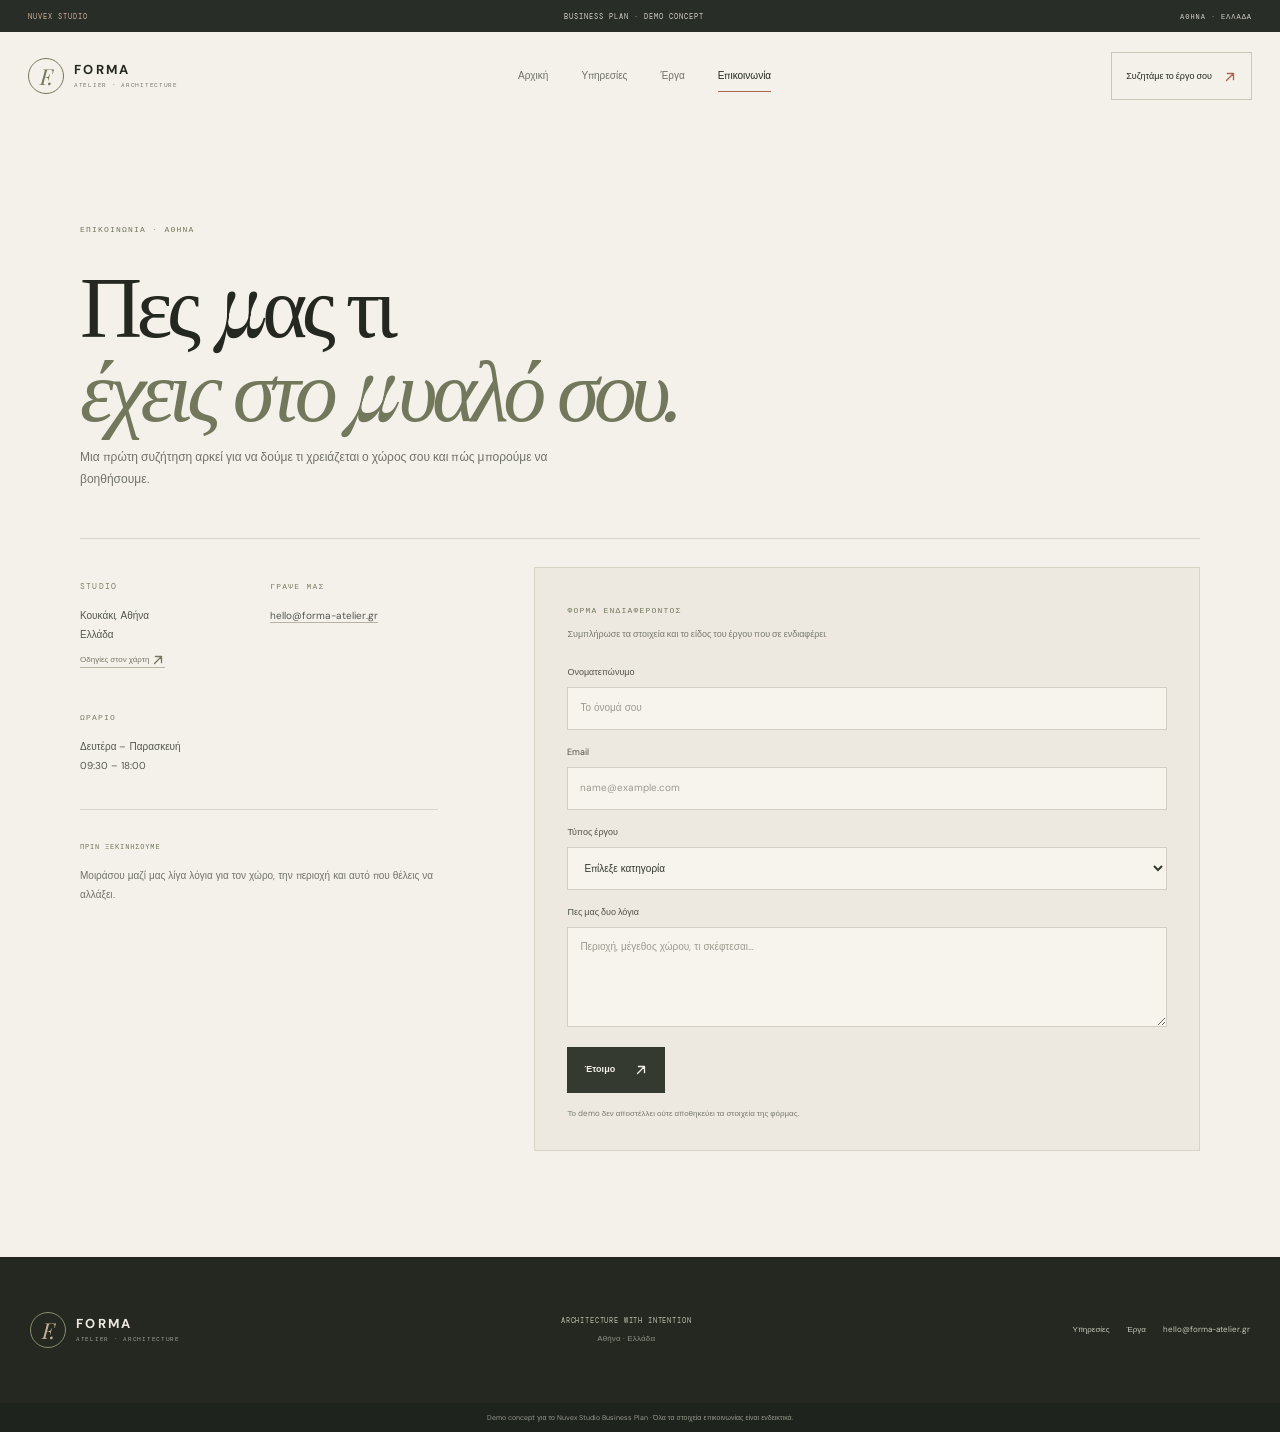
==== contact.html @ 17fcc485 "Initial commit" ====
<!doctype html>
<html lang="el">
<head>
  <meta charset="utf-8" /><meta name="viewport" content="width=device-width, initial-scale=1" />
  <meta name="description" content="Επικοινώνησε με το FORMA Atelier για αρχιτεκτονική, interior design ή ανακαίνιση." /><meta name="robots" content="noindex, nofollow" />
  <title>Επικοινωνία — FORMA Atelier</title><link rel="preconnect" href="https://fonts.googleapis.com" /><link rel="preconnect" href="https://fonts.gstatic.com" crossorigin /><link href="https://fonts.googleapis.com/css2?family=DM+Mono:wght@400;500&family=DM+Sans:wght@400;500;600;700&family=Playfair+Display:ital,wght@0,400;0,500;1,400;1,500&display=swap" rel="stylesheet" /><link rel="stylesheet" href="styles.css" />
</head>
<body>
  <div class="forma-demo-notice"><span>NUVEX STUDIO</span><span>BUSINESS PLAN · DEMO CONCEPT</span><span>ΑΘΗΝΑ · ΕΛΛΑΔΑ</span></div>
  <header class="forma-header"><a class="forma-logo" href="index.html" aria-label="FORMA Atelier, αρχική"><span class="forma-logo-mark">F.</span><span>FORMA<small>ATELIER · ARCHITECTURE</small></span></a><nav class="forma-nav" id="forma-navigation" aria-label="Κύρια πλοήγηση"><a href="index.html">Αρχική</a><a href="services.html">Υπηρεσίες</a><a href="projects.html">Έργα</a><a class="active" aria-current="page" href="contact.html">Επικοινωνία</a></nav><a class="forma-header-cta" href="mailto:hello@forma-atelier.gr">Συζητάμε το έργο σου <span><svg class="forma-arrow-icon forma-arrow-up-right" viewBox="0 0 16 16" aria-hidden="true"><path d="M4 12 12 4M5 4h7v7" /></svg></span></a><button class="forma-menu-toggle" type="button" aria-expanded="false" aria-controls="forma-navigation" aria-label="Άνοιγμα μενού"><i></i><i></i></button></header>
  <main>
    <section class="forma-page-hero forma-contact-title"><span class="forma-kicker">ΕΠΙΚΟΙΝΩΝΙΑ · ΑΘΗΝΑ</span><h1>Πες μας τι<br /><em>έχεις στο μυαλό σου.</em></h1><p>Μια πρώτη συζήτηση αρκεί για να δούμε τι χρειάζεται ο χώρος σου και πώς μπορούμε να βοηθήσουμε.</p></section>
    <section class="forma-contact-layout">
      <div class="forma-contact-details"><div><span class="forma-kicker">STUDIO</span><p>Κουκάκι, Αθήνα<br />Ελλάδα</p><a href="https://maps.google.com/?q=Koukaki%2C+Athens" target="_blank" rel="noreferrer">Οδηγίες στον χάρτη <svg class="forma-arrow-icon forma-arrow-up-right" viewBox="0 0 16 16" aria-hidden="true"><path d="M4 12 12 4M5 4h7v7" /></svg></a></div><div><span class="forma-kicker">ΓΡΑΨΕ ΜΑΣ</span><p><a href="mailto:hello@forma-atelier.gr">hello@forma-atelier.gr</a></p></div><div><span class="forma-kicker">ΩΡΑΡΙΟ</span><p>Δευτέρα – Παρασκευή<br />09:30 – 18:00</p></div><div class="forma-contact-note"><span>ΠΡΙΝ ΞΕΚΙΝΗΣΟΥΜΕ</span><p>Μοιράσου μαζί μας λίγα λόγια για τον χώρο, την περιοχή και αυτό που θέλεις να αλλάξει.</p></div></div>
      <form class="forma-contact-form" id="forma-contact-form">
        <div class="forma-form-intro"><span class="forma-kicker">ΦΟΡΜΑ ΕΝΔΙΑΦΕΡΟΝΤΟΣ</span><p>Συμπλήρωσε τα στοιχεία και το είδος του έργου που σε ενδιαφέρει.</p></div>
        <label>Ονοματεπώνυμο<input name="name" type="text" autocomplete="name" placeholder="Το όνομά σου" required /></label>
        <label>Email<input name="email" type="email" autocomplete="email" placeholder="name@example.com" required /></label>
        <label>Τύπος έργου<select name="project" required><option value="" selected disabled>Επίλεξε κατηγορία</option><option>Κατοικία</option><option>Επαγγελματικός χώρος</option><option>Ανακαίνιση</option><option>Άλλο</option></select></label>
        <label>Πες μας δυο λόγια<textarea name="message" rows="4" placeholder="Περιοχή, μέγεθος χώρου, τι σκέφτεσαι…" required></textarea></label>
        <button class="forma-button forma-button-dark" type="submit">Έτοιμο <span><svg class="forma-arrow-icon forma-arrow-up-right" viewBox="0 0 16 16" aria-hidden="true"><path d="M4 12 12 4M5 4h7v7" /></svg></span></button>
        <p class="forma-form-hint">Το demo δεν αποστέλλει ούτε αποθηκεύει τα στοιχεία της φόρμας.</p>
        <div class="forma-form-result" role="status" aria-live="polite" hidden>Η φόρμα είναι ενδεικτική και δεν υποβλήθηκε.</div>
      </form>
    </section>
  </main>
  <footer class="forma-footer"><a class="forma-logo" href="index.html"><span class="forma-logo-mark">F.</span><span>FORMA<small>ATELIER · ARCHITECTURE</small></span></a><div class="forma-footer-center"><span>ARCHITECTURE WITH INTENTION</span><small>Αθήνα · Ελλάδα</small></div><div class="forma-footer-links"><a href="services.html">Υπηρεσίες</a><a href="projects.html">Έργα</a><a href="mailto:hello@forma-atelier.gr">hello@forma-atelier.gr</a></div></footer>
  <div class="forma-demo-disclaimer">Demo concept για το Nuvex Studio Business Plan · Όλα τα στοιχεία επικοινωνίας είναι ενδεικτικά.</div><script src="script.js" defer></script>
</body>
</html>
---- styles.css ----
:root{--paper:#f4f1eb;--paper-deep:#ebe7de;--ink:#252820;--muted:#717268;--olive:#73785c;--rust:#ad644c;--line:#d9d5ca;--dark:#292d27;--dark-muted:#bec0b6;--serif:"Playfair Display",Georgia,serif;--sans:"DM Sans",Arial,sans-serif;--mono:"DM Mono",monospace}
*{box-sizing:border-box}html{scroll-behavior:smooth;scroll-padding-top:24px}body{margin:0;background:var(--paper);color:var(--ink);font:14px/1.65 var(--sans);-webkit-font-smoothing:antialiased}a{color:inherit;text-decoration:none}button,input,select,textarea{font:inherit}button,a,input,select,textarea{ -webkit-tap-highlight-color:transparent}a:focus-visible,button:focus-visible,input:focus-visible,select:focus-visible,textarea:focus-visible{outline:2px solid var(--rust);outline-offset:4px}.forma-demo-notice{height:32px;padding:0 max(28px,calc((100vw - 1360px)/2));display:flex;align-items:center;justify-content:space-between;gap:12px;background:var(--dark);color:#d2d2c6;font:7px var(--mono);letter-spacing:.14em}.forma-demo-notice span:first-child{color:#d4b19c}.forma-header{height:88px;width:min(1360px,calc(100% - 56px));margin:auto;display:flex;align-items:center;justify-content:space-between;gap:28px;position:relative;z-index:20}.forma-logo{display:inline-flex;align-items:center;gap:10px;font-size:13px;font-weight:700;line-height:1;letter-spacing:.18em}.forma-logo-mark{width:36px;height:36px;display:grid;place-items:center;border:1px solid var(--olive);border-radius:50%;font:italic 22px var(--serif);letter-spacing:-.08em;color:var(--olive)}.forma-logo small{display:block;margin-top:5px;color:#747568;font:6px var(--mono);letter-spacing:.12em}.forma-nav{display:flex;align-items:center;gap:33px}.forma-nav a{color:#6f7067;font-size:10px;transition:color .2s}.forma-nav a:hover,.forma-nav a.active{color:var(--ink)}.forma-nav a.active{position:relative}.forma-nav a.active:after{content:"";position:absolute;left:0;right:0;bottom:-8px;height:1px;background:var(--rust)}.forma-header-cta{display:flex;align-items:center;gap:11px;padding:11px 14px;border:1px solid #c9c5b8;font-size:9px;transition:background .2s,border-color .2s}.forma-header-cta:hover{background:#e9e5da;border-color:#a9a58f}.forma-header-cta span{color:var(--rust);font-size:14px}.forma-menu-toggle{display:none}
.forma-hero{height:min(720px,calc(100svh - 120px));min-height:570px;position:relative;display:flex;align-items:center;overflow:hidden;background:#55574b;color:#f8f5ed}.forma-hero-image{position:absolute;inset:0;background:url('https://images.unsplash.com/photo-1560185009-5bf9f2849488?auto=format&fit=crop&w=2200&q=84') center 55%/cover no-repeat;transform:scale(1.01)}.forma-hero-shade{position:absolute;inset:0;background:linear-gradient(90deg,rgba(27,31,26,.78),rgba(27,31,26,.52) 42%,rgba(27,31,26,.03) 82%),linear-gradient(0deg,rgba(24,28,24,.28),transparent 37%)}.forma-hero-copy{width:min(1240px,calc(100% - 70px));position:relative;margin:auto;padding-bottom:13px}.forma-overline,.forma-kicker{display:inline-flex;align-items:center;gap:9px;color:#7d8068;font:8px var(--mono);letter-spacing:.15em}.forma-overline{color:#e5ddce}.forma-overline i{width:6px;height:6px;border-radius:50%;background:#c3ad8b}.forma-hero h1,.forma-page-hero h1{margin:27px 0 21px;font:400 clamp(66px,8vw,106px)/.98 var(--serif);letter-spacing:-.065em}.forma-hero h1 em,.forma-page-hero h1 em{color:#dfc8ad;font-weight:400}.forma-hero-copy>p{max-width:410px;margin:0;color:rgba(248,245,237,.78);font-size:13px;line-height:1.9}.forma-hero-actions{display:flex;align-items:center;gap:25px;margin-top:31px}.forma-button{min-height:46px;display:inline-flex;align-items:center;justify-content:center;gap:19px;padding:0 17px;border:0;font-size:9px;font-weight:600;letter-spacing:.01em;cursor:pointer;transition:transform .2s,background .2s}.forma-button:hover{transform:translateY(-2px)}.forma-button span{font-size:14px}.forma-button-light{background:#eee9db;color:#2b3028}.forma-button-light:hover{background:#fffaf0}.forma-button-dark{background:#343a30;color:#f5f1e8}.forma-button-dark:hover{background:#4a5044}.forma-text-link{display:inline-flex;align-items:center;gap:10px;color:#eee9db;font-size:9px}.forma-text-link span{color:#ddc2a2;font-size:14px}.forma-hero-meta{position:absolute;left:max(35px,calc((100vw - 1240px)/2));right:max(35px,calc((100vw - 1240px)/2));bottom:22px;display:flex;justify-content:space-between;color:rgba(248,245,237,.66);font:7px var(--mono);letter-spacing:.13em}.forma-hero-index{position:absolute;right:27px;top:50%;writing-mode:vertical-rl;color:rgba(248,245,237,.66);font:8px var(--mono);letter-spacing:.13em}
.section-frame{width:min(1120px,calc(100% - 64px));margin-inline:auto}.forma-intro{min-height:440px;padding:110px 0 103px;display:grid;grid-template-columns:.7fr 1.35fr .7fr;gap:45px;align-items:start}.forma-intro .forma-kicker,.forma-process .forma-kicker,.forma-highlights .forma-kicker{padding-top:7px}.forma-intro-copy h2,.forma-service-inner h2,.forma-process h2,.forma-highlights h2{margin:0 0 20px;font:400 clamp(43px,5vw,62px)/1.06 var(--serif);letter-spacing:-.05em}.forma-intro-copy h2 em,.forma-service-inner h2 em,.forma-process h2 em,.forma-highlights h2 em{color:var(--olive);font-weight:400}.forma-intro-copy>p{max-width:490px;color:var(--muted);font-size:12px;line-height:2}.forma-inline-link{display:inline-flex;align-items:center;gap:12px;margin-top:18px;padding-bottom:5px;border-bottom:1px solid #bcb8a8;font-size:9px}.forma-inline-link span{color:var(--rust);font-size:14px}.forma-intro-note{margin:66px 0 0;padding-left:19px;border-left:1px solid #aaa98e}.forma-intro-note>span{color:var(--olive);font:7px var(--mono);letter-spacing:.13em}.forma-intro-note p{margin:10px 0 0;font:italic 14px/1.7 var(--serif);color:#666a5c}
.forma-service-band{padding:99px 0 103px;background:var(--dark);color:var(--paper)}.forma-service-inner{display:grid;grid-template-columns:1fr 1fr;gap:100px;align-items:center}.forma-service-inner .forma-kicker{color:#b3b69c}.forma-service-inner h2{margin-top:20px;font-size:clamp(41px,4.6vw,57px)}.forma-service-inner h2 em{color:#c4b49c}.forma-service-inner .forma-inline-link{border-color:#737669;color:#eee9db}.forma-service-list{border-top:1px solid #55594f}.forma-service-list>a{min-height:66px;display:grid;grid-template-columns:43px 1fr 20px;align-items:center;gap:12px;border-bottom:1px solid #55594f;transition:padding .2s}.forma-service-list>a:hover{padding-inline:7px}.forma-service-list>a span{color:#b5b89f;font:8px var(--mono)}.forma-service-list>a strong{font-size:11px;font-weight:500}.forma-service-list>a i{font-style:normal;color:#c4b49c;font-size:15px}
.forma-feature-project{min-height:600px;display:grid;grid-template-columns:1.1fr .9fr;background:#e9e5db}.forma-feature-image{min-height:600px;background:url('https://images.unsplash.com/photo-1790213680570-79cb3f02d4d2?auto=format&fit=crop&w=1300&q=82') center/cover no-repeat}.forma-feature-copy{position:relative;padding:90px clamp(35px,7vw,110px) 86px;display:flex;flex-direction:column;align-items:flex-start;justify-content:center}.forma-feature-copy h2{margin:17px 0;font:400 clamp(48px,5.5vw,70px)/1.02 var(--serif);letter-spacing:-.055em}.forma-feature-copy h2 em{color:var(--olive);font-weight:400}.forma-feature-copy>p{max-width:390px;margin:0 0 15px;color:var(--muted);font-size:11px;line-height:1.9}.forma-feature-copy .forma-button{margin-top:16px}.forma-project-meta{position:absolute;left:clamp(35px,7vw,110px);right:clamp(35px,7vw,110px);bottom:25px;display:flex;justify-content:space-between;color:#7b7d70;font:7px var(--mono);letter-spacing:.12em}
.forma-process{padding:108px 0 113px;display:grid;grid-template-columns:.9fr 1.1fr;gap:70px}.forma-process h2{margin:18px 0;font-size:clamp(44px,5vw,60px)}.forma-process-heading>p{max-width:330px;color:var(--muted);font-size:11px;line-height:1.9}.forma-process-steps{padding-top:14px;display:grid;grid-template-columns:1fr;align-content:center}.forma-process-steps article{padding:19px 0;border-bottom:1px solid var(--line)}.forma-process-steps article:first-child{border-top:1px solid var(--line)}.forma-process-steps article>span{color:var(--olive);font:7px var(--mono);letter-spacing:.14em}.forma-process-steps article>p{max-width:470px;margin:8px 0 0;color:#66695f;font-size:10px;line-height:1.8}
.forma-cta{min-height:400px;position:relative;overflow:hidden;display:grid;place-items:center;background:#dad9c9;color:#272c24}.forma-cta-inner{position:relative;z-index:1;text-align:center}.forma-cta .forma-kicker{color:#707560}.forma-cta h2{margin:18px 0 27px;font:400 clamp(48px,6vw,72px)/1.04 var(--serif);letter-spacing:-.06em}.forma-cta h2 em{color:#777b5e;font-weight:400}.forma-cta-mark{position:absolute;right:8%;bottom:-160px;color:rgba(76,82,62,.055);font:500 420px/.8 var(--serif);letter-spacing:-.13em}
.forma-footer{min-height:146px;padding:27px max(30px,calc((100vw - 1360px)/2));display:flex;align-items:center;justify-content:space-between;gap:24px;background:#242820;color:#eeeae1}.forma-footer .forma-logo-mark{border-color:#8b8e70;color:#c0b292}.forma-footer .forma-logo small{color:#a2a398}.forma-footer-center{text-align:center;color:#bdbdad;font:7px var(--mono);letter-spacing:.12em}.forma-footer-center small{display:block;margin-top:8px;color:#8e9084;font:8px var(--sans);letter-spacing:.02em}.forma-footer-links{display:flex;align-items:center;gap:17px;color:#c7c7bb;font-size:8px}.forma-footer-links a:hover{color:white}.forma-demo-disclaimer{padding:9px 18px;background:#1f231d;color:#96998e;text-align:center;font-size:7px;line-height:1.6}.forma-demo-disclaimer a{color:#c5b69d;text-decoration:underline;text-underline-offset:2px}
/* Inner pages */
.forma-page-hero{width:min(1120px,calc(100% - 64px));margin:auto;padding:96px 0 79px}.forma-page-hero .forma-kicker{color:var(--olive)}.forma-page-hero h1{margin:21px 0 17px;font-size:clamp(55px,7.3vw,86px)}.forma-page-hero h1 em{color:var(--olive)}.forma-page-hero>p{max-width:510px;margin:0;color:var(--muted);font-size:12px;line-height:1.9}.forma-services-list{width:min(1120px,calc(100% - 64px));margin:0 auto 105px;border-top:1px solid var(--line)}.forma-services-list article{display:grid;grid-template-columns:58px 1.1fr .8fr;gap:30px;padding:36px 0 38px;border-bottom:1px solid var(--line)}.forma-service-number{padding-top:2px;color:var(--rust);font:9px var(--mono)}.forma-services-list .forma-kicker{font-size:7px}.forma-services-list h2{margin:10px 0 9px;font:400 25px/1.2 var(--serif)}.forma-services-list article>div>p{max-width:490px;margin:0;color:var(--muted);font-size:10px;line-height:1.9}.forma-services-list ul{align-self:center;list-style:none;padding:0;margin:0;display:grid;gap:9px}.forma-services-list li{position:relative;padding-left:14px;color:#696b62;font-size:9px}.forma-services-list li:before{content:"";position:absolute;left:0;top:.68em;width:4px;height:4px;border-radius:50%;background:#a2a484}
.forma-projects-grid{width:min(1200px,calc(100% - 64px));margin:0 auto 75px;display:grid;grid-template-columns:1fr 1fr;gap:54px 23px}.forma-project-card{display:block}.forma-project-photo{height:350px;background-position:center;background-size:cover;transition:filter .3s,transform .3s}.forma-project-card:hover .forma-project-photo{filter:saturate(1.04);transform:translateY(-3px)}.project-card-large .forma-project-photo{height:445px}.project-photo-one{background-image:url('https://images.unsplash.com/photo-1560185009-5bf9f2849488?auto=format&fit=crop&w=1200&q=82')}.project-photo-two{background-image:url('https://images.unsplash.com/photo-1790213680570-79cb3f02d4d2?auto=format&fit=crop&w=1100&q=82')}.project-photo-three{background-image:url('https://images.unsplash.com/photo-1768609239321-1cfe14893e80?auto=format&fit=crop&w=1100&q=82')}.project-photo-four{background-image:url('https://images.unsplash.com/photo-1724582586529-62622e50c0b3?auto=format&fit=crop&w=1200&q=82')}.forma-project-caption{display:flex;justify-content:space-between;gap:18px;padding-top:14px}.forma-project-caption div>span{color:#7d806b;font:7px var(--mono);letter-spacing:.13em}.forma-project-caption h2{margin:5px 0 0;font:400 22px/1.2 var(--serif)}.forma-project-caption>span{padding-top:2px;color:#76786d;font:8px var(--mono);white-space:nowrap}.forma-project-note{width:min(1120px,calc(100% - 64px));margin:0 auto 100px;padding:23px 0;border-top:1px solid var(--line);display:flex;justify-content:space-between;align-items:center;gap:25px}.forma-project-note>p{margin:0;font:italic 18px var(--serif);color:#65685d}.forma-project-note>p a{color:#343a30;border-bottom:1px solid #aaa995;padding-bottom:3px}.forma-project-note>p a span{color:var(--rust);font:13px var(--sans)}
.forma-contact-title{padding-bottom:47px}.forma-contact-layout{width:min(1120px,calc(100% - 64px));margin:0 auto 106px;padding-top:28px;border-top:1px solid var(--line);display:grid;grid-template-columns:.7fr 1.3fr;gap:96px}.forma-contact-details{padding-top:6px;display:grid;grid-template-columns:1fr 1fr;align-content:start;gap:34px 22px}.forma-contact-details>div>p{margin:10px 0 0;color:#53564d;font-size:10px;line-height:1.9}.forma-contact-details a{border-bottom:1px solid #b5b4a6}.forma-contact-details>div>a{display:inline-block;margin-top:9px;color:#747762;font-size:8px}.forma-contact-details .forma-contact-note{grid-column:1/-1;padding-top:23px;border-top:1px solid var(--line)}.forma-contact-note>span{color:var(--olive);font:7px var(--mono);letter-spacing:.12em}.forma-contact-note>p{max-width:360px;margin-top:10px!important;color:var(--muted)!important}.forma-contact-form{padding:29px 32px 30px;border:1px solid #d8d3c7;background:#ede9e0}.forma-form-intro{margin-bottom:23px}.forma-form-intro .forma-kicker{color:var(--olive)}.forma-form-intro p{margin:7px 0 0;color:#77796e;font-size:9px}.forma-contact-form>label{display:grid;gap:7px;margin-top:15px;color:#4f5248;font-size:9px}.forma-contact-form input,.forma-contact-form select,.forma-contact-form textarea{width:100%;min-height:43px;padding:11px 12px;border:1px solid #d2cec3;border-radius:0;background:#f7f4ed;color:#35382f;font-size:10px}.forma-contact-form textarea{resize:vertical;min-height:100px}.forma-contact-form input::placeholder,.forma-contact-form textarea::placeholder{color:#9b9b8f}.forma-contact-form .forma-button{margin-top:20px}.forma-form-hint{margin:14px 0 0;color:#77796e;font-size:8px}.forma-form-result{margin-top:14px;padding:10px 12px;border-left:2px solid var(--olive);background:#e1e3d7;color:#45493e;font-size:9px}.forma-form-result[hidden]{display:none}
@media(max-width:900px){.forma-nav{gap:20px}.forma-header{width:calc(100% - 40px)}.forma-hero{min-height:540px}.forma-service-inner{gap:55px}.forma-feature-copy{padding-inline:48px}.forma-contact-layout{gap:48px}}
@media(max-width:680px){html{scroll-padding-top:16px}.forma-demo-notice{height:30px;padding-inline:12px;font-size:5px;letter-spacing:.09em}.forma-header{height:72px;width:calc(100% - 32px);gap:10px}.forma-logo{font-size:12px;gap:8px}.forma-logo-mark{width:32px;height:32px;font-size:19px}.forma-logo small{font-size:5px}.forma-nav{display:none}.forma-nav.is-open{position:absolute;top:71px;left:-16px;right:-16px;display:flex;flex-direction:column;align-items:stretch;gap:0;padding:8px 20px 15px;background:var(--paper);border-block:1px solid var(--line);box-shadow:0 17px 28px rgba(29,33,26,.12)}.forma-nav.is-open a{padding:12px 0;border-bottom:1px solid var(--line);font-size:11px}.forma-nav.is-open a:last-child{border:0}.forma-header-cta{margin-left:auto;padding:9px;font-size:7px;gap:6px}.forma-header-cta span{font-size:12px}.forma-menu-toggle{width:34px;height:34px;display:grid;align-content:center;justify-items:center;gap:5px;border:1px solid #cbc7ba;background:transparent}.forma-menu-toggle i{width:15px;height:1px;background:#3f4339;transition:transform .2s}.forma-menu-toggle[aria-expanded=true] i:first-child{transform:translateY(3px) rotate(45deg)}.forma-menu-toggle[aria-expanded=true] i:last-child{transform:translateY(-3px) rotate(-45deg)}.forma-hero{height:680px;min-height:0;max-height:calc(100svh - 102px);background:#55574b}.forma-hero-image{background-position:58% center}.forma-hero-shade{background:linear-gradient(90deg,rgba(27,31,26,.74),rgba(27,31,26,.41) 75%,rgba(27,31,26,.18)),linear-gradient(0deg,rgba(24,28,24,.34),transparent 48%)}.forma-hero-copy{width:calc(100% - 40px);padding-bottom:15px}.forma-overline{font-size:6px;letter-spacing:.12em}.forma-hero h1{margin:22px 0 17px;font-size:clamp(54px,13vw,76px)}.forma-hero-copy>p{max-width:350px;font-size:11px}.forma-hero-actions{gap:16px;margin-top:23px}.forma-button{min-height:43px;padding-inline:13px;font-size:8px;gap:12px}.forma-text-link{font-size:8px;gap:7px}.forma-hero-meta{left:20px;right:20px;bottom:16px;font-size:6px}.forma-hero-index{right:9px;font-size:6px}.section-frame{width:calc(100% - 40px)}.forma-intro{min-height:0;padding:68px 0 74px;grid-template-columns:1fr;gap:19px}.forma-intro .forma-kicker{padding:0}.forma-intro-copy h2,.forma-service-inner h2,.forma-process h2,.forma-highlights h2{font-size:clamp(42px,10vw,53px)}.forma-intro-copy h2{margin-bottom:14px}.forma-intro-copy>p{font-size:10px;line-height:1.9}.forma-intro-note{margin:5px 0 0;padding:14px 0 0;border-left:0;border-top:1px solid #aaa98e}.forma-intro-note p{font-size:12px}.forma-service-band{padding:70px 0}.forma-service-inner{grid-template-columns:1fr;gap:28px}.forma-service-inner h2{margin-top:13px}.forma-service-list>a{min-height:60px;grid-template-columns:34px 1fr 18px}.forma-service-list>a strong{font-size:10px}.forma-feature-project{grid-template-columns:1fr}.forma-feature-image{min-height:340px;height:60vw}.forma-feature-copy{min-height:355px;padding:45px 22px 72px}.forma-feature-copy h2{font-size:53px}.forma-feature-copy>p{font-size:10px}.forma-project-meta{left:22px;right:22px;bottom:21px;font-size:6px}.forma-process{padding:72px 0;grid-template-columns:1fr;gap:20px}.forma-process h2{margin:12px 0}.forma-process-heading>p{font-size:10px}.forma-process-steps{padding-top:2px}.forma-process-steps article{padding:16px 0}.forma-process-steps article>p{font-size:9px}.forma-cta{min-height:340px}.forma-cta h2{font-size:clamp(43px,11vw,58px)}.forma-cta-mark{right:-9%;bottom:-70px;font-size:250px}.forma-footer{padding:25px 20px;display:grid;grid-template-columns:1fr auto;gap:20px 12px}.forma-footer-center{grid-column:1/-1;grid-row:2;text-align:left}.forma-footer-links{grid-column:1/-1;grid-row:3;display:flex;flex-wrap:wrap;gap:11px 17px;font-size:8px}.forma-demo-disclaimer{font-size:6px}.forma-page-hero{width:calc(100% - 40px);padding:69px 0 47px}.forma-page-hero h1{margin:17px 0;font-size:clamp(48px,11vw,65px)}.forma-page-hero>p{font-size:10px}.forma-services-list{width:calc(100% - 40px);margin-bottom:70px}.forma-services-list article{grid-template-columns:28px 1fr;gap:10px 12px;padding:25px 0}.forma-service-number{grid-row:1/3}.forma-services-list article>div{grid-column:2}.forma-services-list h2{font-size:21px}.forma-services-list article>div>p{font-size:9px}.forma-services-list ul{grid-column:2;gap:7px;margin-top:8px}.forma-services-list li{font-size:8px}.forma-projects-grid{width:calc(100% - 40px);margin-bottom:45px;grid-template-columns:1fr;gap:31px}.forma-project-photo,.project-card-large .forma-project-photo{height:64vw;min-height:230px;max-height:340px}.forma-project-caption h2{font-size:19px}.forma-project-note{width:calc(100% - 40px);margin-bottom:70px;align-items:flex-start;flex-direction:column;gap:12px}.forma-project-note>p{font-size:15px}.forma-contact-title{padding-bottom:34px}.forma-contact-layout{width:calc(100% - 40px);margin-bottom:72px;padding-top:22px;grid-template-columns:1fr;gap:28px}.forma-contact-details{gap:24px 14px}.forma-contact-details>div>p{font-size:9px}.forma-contact-form{padding:21px 18px}.forma-form-intro p{font-size:8px}}
.forma-arrow-icon{display:inline-block;width:14px;height:14px;fill:none;stroke:currentColor;stroke-width:1.5;stroke-linecap:round;stroke-linejoin:round;vertical-align:middle;flex:none;transition:transform .2s ease}
.forma-arrow-down{width:13px;height:13px}
.forma-header-cta:hover .forma-arrow-icon,.forma-button:hover .forma-arrow-icon,.forma-inline-link:hover .forma-arrow-icon,.forma-service-list>a:hover .forma-arrow-icon,.forma-project-note a:hover .forma-arrow-icon{transform:translate(2px,-2px)}
.forma-text-link:hover .forma-arrow-down{transform:translateY(3px)}
@media(max-width:680px){.forma-arrow-icon{width:13px;height:13px}.forma-arrow-down{width:12px;height:12px}}
@media(prefers-reduced-motion:reduce){*,*::before,*::after{scroll-behavior:auto!important;transition-duration:.01ms!important}}
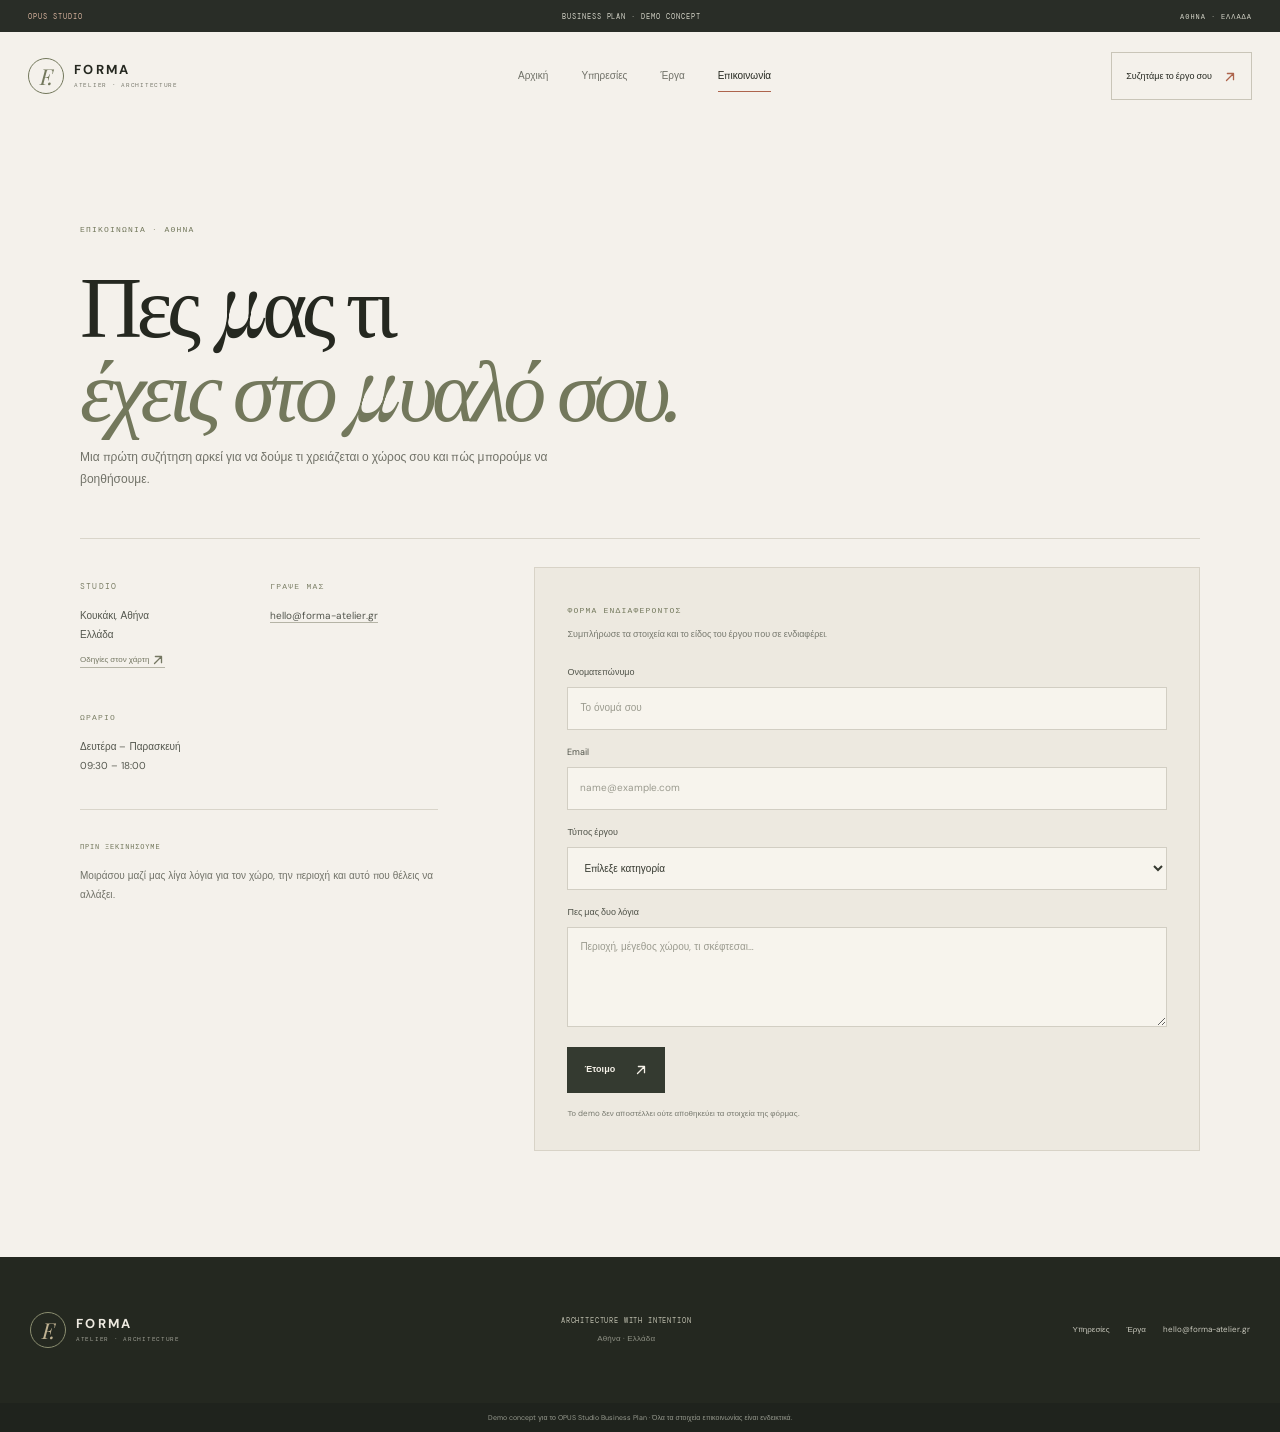
==== commit f2df34f8: "Rebrand Business demo as OPUS Studio" ====
--- a/contact.html
+++ b/contact.html
@@ -6,7 +6,7 @@
   <title>Επικοινωνία — FORMA Atelier</title><link rel="preconnect" href="https://fonts.googleapis.com" /><link rel="preconnect" href="https://fonts.gstatic.com" crossorigin /><link href="https://fonts.googleapis.com/css2?family=DM+Mono:wght@400;500&family=DM+Sans:wght@400;500;600;700&family=Playfair+Display:ital,wght@0,400;0,500;1,400;1,500&display=swap" rel="stylesheet" /><link rel="stylesheet" href="styles.css" />
 </head>
 <body>
-  <div class="forma-demo-notice"><span>NUVEX STUDIO</span><span>BUSINESS PLAN · DEMO CONCEPT</span><span>ΑΘΗΝΑ · ΕΛΛΑΔΑ</span></div>
+  <div class="forma-demo-notice"><span>OPUS STUDIO</span><span>BUSINESS PLAN · DEMO CONCEPT</span><span>ΑΘΗΝΑ · ΕΛΛΑΔΑ</span></div>
   <header class="forma-header"><a class="forma-logo" href="index.html" aria-label="FORMA Atelier, αρχική"><span class="forma-logo-mark">F.</span><span>FORMA<small>ATELIER · ARCHITECTURE</small></span></a><nav class="forma-nav" id="forma-navigation" aria-label="Κύρια πλοήγηση"><a href="index.html">Αρχική</a><a href="services.html">Υπηρεσίες</a><a href="projects.html">Έργα</a><a class="active" aria-current="page" href="contact.html">Επικοινωνία</a></nav><a class="forma-header-cta" href="mailto:hello@forma-atelier.gr">Συζητάμε το έργο σου <span><svg class="forma-arrow-icon forma-arrow-up-right" viewBox="0 0 16 16" aria-hidden="true"><path d="M4 12 12 4M5 4h7v7" /></svg></span></a><button class="forma-menu-toggle" type="button" aria-expanded="false" aria-controls="forma-navigation" aria-label="Άνοιγμα μενού"><i></i><i></i></button></header>
   <main>
     <section class="forma-page-hero forma-contact-title"><span class="forma-kicker">ΕΠΙΚΟΙΝΩΝΙΑ · ΑΘΗΝΑ</span><h1>Πες μας τι<br /><em>έχεις στο μυαλό σου.</em></h1><p>Μια πρώτη συζήτηση αρκεί για να δούμε τι χρειάζεται ο χώρος σου και πώς μπορούμε να βοηθήσουμε.</p></section>
@@ -25,6 +25,6 @@
     </section>
   </main>
   <footer class="forma-footer"><a class="forma-logo" href="index.html"><span class="forma-logo-mark">F.</span><span>FORMA<small>ATELIER · ARCHITECTURE</small></span></a><div class="forma-footer-center"><span>ARCHITECTURE WITH INTENTION</span><small>Αθήνα · Ελλάδα</small></div><div class="forma-footer-links"><a href="services.html">Υπηρεσίες</a><a href="projects.html">Έργα</a><a href="mailto:hello@forma-atelier.gr">hello@forma-atelier.gr</a></div></footer>
-  <div class="forma-demo-disclaimer">Demo concept για το Nuvex Studio Business Plan · Όλα τα στοιχεία επικοινωνίας είναι ενδεικτικά.</div><script src="script.js" defer></script>
+  <div class="forma-demo-disclaimer">Demo concept για το OPUS Studio Business Plan · Όλα τα στοιχεία επικοινωνίας είναι ενδεικτικά.</div><script src="script.js" defer></script>
 </body>
 </html>
